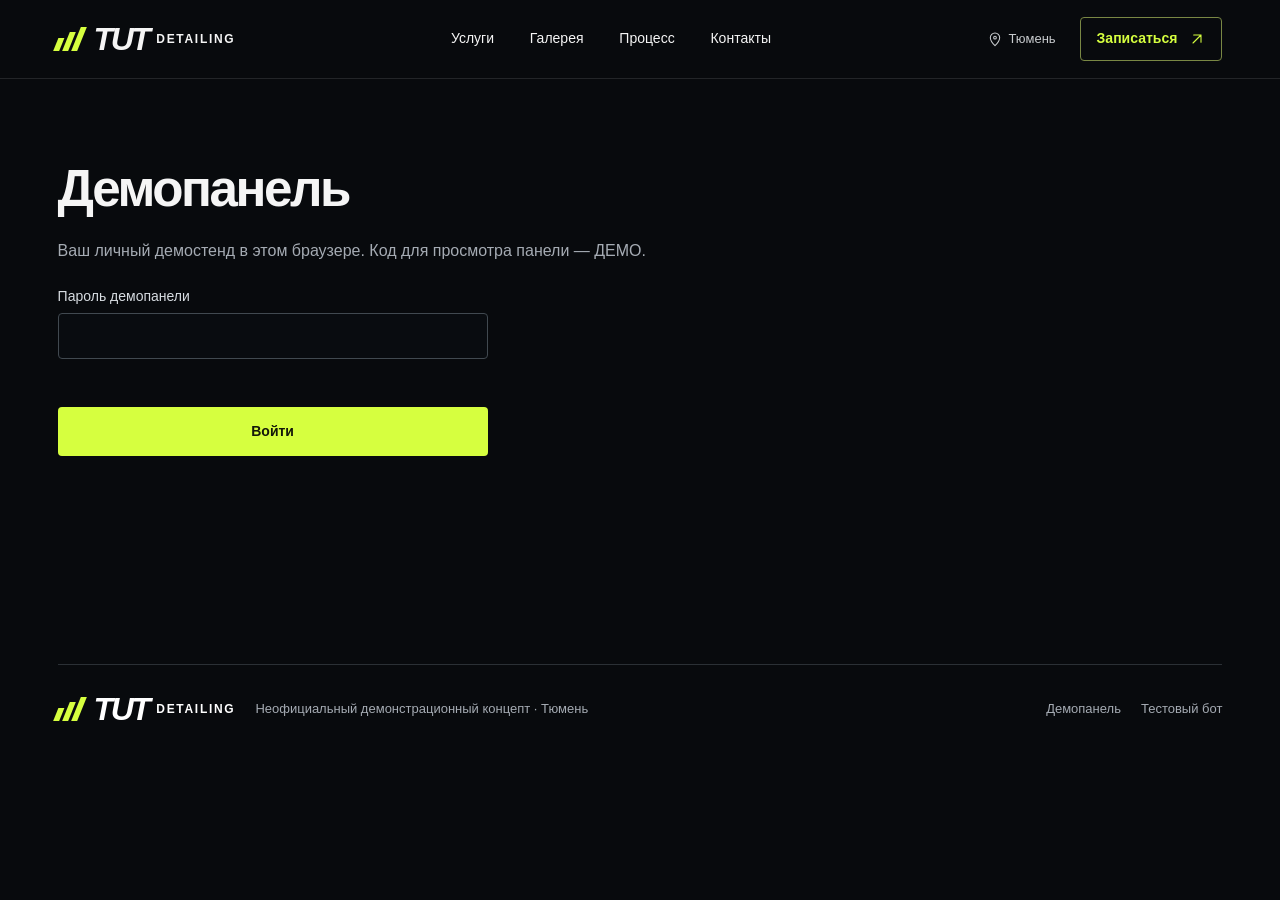
==== admin.html @ f4a38026 "Publish standalone GitHub Pages demo" ====
<!doctype html><html lang="ru"><head><meta charset="utf-8"><meta name="viewport" content="width=device-width,initial-scale=1"><meta name="theme-color" content="#080A0D"><meta name="robots" content="noindex,nofollow"><title>Демопанель — ТутДетейлинг</title><meta name="description" content="Неофициальный демонстрационный сайт детейлинг-студии в Тюмени. Каталог услуг, галерея и тестовая онлайн-запись."><meta property="og:title" content="Демопанель — ТутДетейлинг"><meta property="og:description" content="Неофициальный демонстрационный сайт детейлинг-студии в Тюмени. Каталог услуг, галерея и тестовая онлайн-запись."><meta property="og:type" content="website"><meta property="og:image" content="./media/hero.webp"><link rel="icon" href="./favicon.svg"><link rel="stylesheet" href="./style.css"><script type="module" src="./app.js"></script></head><body><a class="skip" href="#main">К содержанию</a><header><div class="wrap nav"><a class="brand" href="./" aria-label="TUT Detailing, главная"><i class="mark"><b></b><b></b><b></b></i><strong>TUT</strong><span>DETAILING</span></a><nav id="links"><a href="./services.html">Услуги</a><a href="./#gallery">Галерея</a><a href="./#process">Процесс</a><a href="./#contacts">Контакты</a></nav><div class="nav-right"><span class="location"><svg viewBox="0 0 24 24" fill="none" stroke="currentColor" stroke-width="1.6" stroke-linecap="round" stroke-linejoin="round" aria-hidden="true"><path d="M19 10c0 5-7 12-7 12S5 15 5 10a7 7 0 1 1 14 0Z"/><circle cx="12" cy="10" r="2"/></svg>Тюмень</span><button class="nav-book" data-book>Записаться <svg viewBox="0 0 24 24" fill="none" stroke="currentColor" stroke-width="1.6" stroke-linecap="round" stroke-linejoin="round" aria-hidden="true"><path d="M6 18 18 6M7 6h11v11"/></svg></button><button class="menu" aria-label="Открыть меню" aria-expanded="false" aria-controls="links">☰</button></div></div></header><main id="main"><div class="wrap section tools"><h1 class="page-title">Демопанель</h1><div id="admin-app"></div></div></main><footer class="wrap"><a class="brand" href="./" aria-label="TUT Detailing, главная"><i class="mark"><b></b><b></b><b></b></i><strong>TUT</strong><span>DETAILING</span></a><span>Неофициальный демонстрационный концепт · Тюмень</span><a href="./admin.html">Демопанель</a><a href="./bot.html">Тестовый бот</a></footer><dialog id="dialog"><div class="dialog-bar"><span>TUT / ДЕМО</span><button aria-label="Закрыть окно" id="close">×</button></div><div id="modal-content"></div></dialog></body></html>
---- style.css ----
*{box-sizing:border-box} :root{color-scheme:dark;--base:#080a0d;--panel:#11151a;--lime:#d6ff3f;--white:#f5f5f5;--muted:#a5abb3;--line:#2b3035;--display:"Bahnschrift","Arial Narrow","Arial",sans-serif;--sans:"Segoe UI",Arial,sans-serif}html{scroll-behavior:smooth;scroll-padding-top:22px}body{margin:0;background:var(--base);color:var(--white);font:16px/1.52 var(--sans)}body:has(dialog[open]){overflow:hidden}button,input,select{font:inherit}button,a{touch-action:manipulation}button{cursor:pointer}a{color:inherit;text-decoration:none}button{color:inherit;background:none;border:0}button:disabled{opacity:.45;cursor:default}button:focus-visible,a:focus-visible,summary:focus-visible,input:focus-visible,select:focus-visible{outline:2px solid var(--lime);outline-offset:4px}button:active:not(:disabled),.primary:active{transform:scale(.975)}svg{width:20px;height:20px}img{display:block;width:100%;object-fit:cover}p{color:var(--muted);margin:10px 0 22px}.wrap{width:min(100% - clamp(40px,9vw,176px),1440px);margin-inline:auto}.skip{position:absolute;left:10px;top:-80px;z-index:20;background:var(--lime);color:#090b07;padding:12px}.skip:focus{top:5px}header{background:#090b0df5;border-bottom:1px solid #ffffff1c;position:relative;z-index:5}.nav{display:flex;align-items:center;justify-content:space-between;min-height:78px;gap:22px}.brand{display:inline-flex;align-items:center;gap:8px;white-space:nowrap;line-height:1}.brand strong{font:italic 900 32px/1 Arial,sans-serif;letter-spacing:-2.5px}.brand>span{font:700 12px/1 var(--sans);letter-spacing:1.7px}.mark{display:flex;gap:3px;transform:skew(-22deg);margin-right:4px}.mark b{width:6px;height:24px;background:var(--lime)}.mark b:nth-child(1){height:13px;align-self:end}.mark b:nth-child(2){height:19px;align-self:end}nav,.nav-right,.location,.actions,.nav-book,.primary,.secondary,.text-btn,.section-head,.frames,.hero-foot{display:flex;align-items:center}nav{gap:clamp(18px,2.8vw,46px);font-size:14px}nav a:hover,.text-btn:hover,footer a:hover{color:var(--lime)}.nav-right{gap:24px}.location{gap:6px;color:#c8cbce;font-size:13px}.location svg{width:16px}.nav-book{border:1px solid #798744;border-radius:4px;color:var(--lime);padding:10px 16px;gap:12px;font-weight:650;font-size:14px}.nav-book svg,.secondary svg,.text-btn svg{width:16px}.menu{display:none}.hero{position:relative;isolation:isolate;overflow:hidden;background:#0b0d10}.hero-art{position:absolute;z-index:-1;inset:0 0 0 24%;overflow:hidden}.hero-art img{height:100%;object-position:50% 58%;filter:saturate(.68);transition:opacity .2s}.hero-art:after{content:"";position:absolute;inset:0;background:linear-gradient(90deg,#0b0d10 0%,rgba(11,13,16,.83) 11%,rgba(11,13,16,.25) 38%,transparent 72%),linear-gradient(0deg,#090b0ee8,transparent 26%)}.hero-inner{min-height:min(840px,calc(100svh - 78px));position:relative;display:flex;flex-direction:column;justify-content:center;padding-block:58px 95px}.hero-copy{width:fit-content;animation:enter .55s ease-out}.kicker,.hero-foot,.card-body small,.steps small,.dialog-bar>span{font:600 11px/1.4 Consolas,monospace;text-transform:uppercase;letter-spacing:1.9px}.kicker{display:flex;align-items:center;gap:10px;color:#d4d7d6;margin-bottom:24px}.kicker i{width:27px;height:2px;background:var(--lime)}.kicker span{color:#72787e}.hero h1{font:850 clamp(52px,5.35vw,92px)/.985 var(--display);letter-spacing:-.058em;text-transform:uppercase;margin:0}.hero h1 em{color:var(--lime);font-style:italic}.hero-copy p{font-size:clamp(15px,1.28vw,20px);color:#d2d5d8;margin:22px 0 28px}.actions{gap:12px}.primary,.secondary{justify-content:center;gap:20px;font-size:14px;font-weight:700;border-radius:4px;min-height:49px;padding:12px 21px;transition:background .16s,transform .16s}.primary{background:var(--lime);color:#14180a}.primary:hover{background:#e0ff72}.secondary{background:#11151ac9;border:1px solid #51565b}.secondary:hover,.nav-book:hover{background:#252a26}.hero-foot{position:absolute;bottom:25px;left:0;right:0;justify-content:space-between;color:#bcc0c5;letter-spacing:1.3px}.hero-foot a{display:flex;align-items:center;gap:10px}.hero-foot a span{color:var(--lime);font-size:20px}.frames{gap:11px}.frames b{color:var(--lime)}.frames i{width:48px;height:2px;background:linear-gradient(90deg,var(--lime) var(--progress,33.33%),#717579 var(--progress,33.33%))}.frames button{width:35px;height:35px;font:18px Arial;border:1px solid #666c70;border-radius:50%}.benefits{background:var(--panel);border-block:1px solid var(--line)}.benefits>.wrap{display:grid;grid-template-columns:repeat(3,1fr);padding:28px 0}.benefit{display:flex;gap:18px;align-items:center;justify-content:center;border-left:1px solid var(--line)}.benefit:first-child{border:0;justify-content:flex-start}.benefit svg{width:31px;height:31px;color:var(--lime)}.benefit strong,.benefit span{display:block}.benefit strong{font:650 18px var(--sans)}.benefit span{font-size:13px;color:var(--muted);margin-top:4px}.section{padding-block:clamp(55px,6.5vw,110px)}h2,.page-title{font:700 clamp(35px,4vw,66px)/1.04 var(--display);letter-spacing:-.048em;margin:0}h3{font:650 24px/1.15 var(--display);letter-spacing:-.035em;margin:9px 0}.section-head{justify-content:space-between;gap:20px;margin-bottom:30px}.text-btn{color:var(--lime);gap:8px;font-size:14px;font-weight:650;min-height:44px;padding:0}.cards,.gallery-grid{display:grid;grid-template-columns:repeat(3,minmax(0,1fr));gap:18px}.service-card{background:var(--panel);border-radius:6px;overflow:hidden}.card-img{position:relative;overflow:hidden}.card-img img{height:clamp(170px,17vw,290px);transition:transform .25s}.service-card:hover img,.gallery-tile:hover img{transform:scale(1.025)}.card-img>button{position:absolute;bottom:14px;right:14px;border-radius:50%;background:#090c0fda;width:40px;height:40px;display:grid;place-items:center;color:var(--lime)}.card-body{padding:22px}.card-body small,.steps small{color:var(--lime)}.card-body p{font-size:15px}.card-bottom{border-top:1px solid var(--line);display:flex;align-items:center;justify-content:space-between;gap:10px;font-size:12px;color:var(--muted);padding-top:8px}.gallery-section{background:#101317}.filters,.tabs,.slots,.chips{display:flex;flex-wrap:wrap;gap:8px;margin:14px 0 22px}.filters button,.tabs button,.slots button,.chips button,.outline{min-height:42px;padding:8px 15px;border:1px solid #43494e;border-radius:4px}.active,[aria-pressed=true]{background:var(--lime);color:#111!important;border-color:var(--lime)!important}.gallery-tile{padding:0;overflow:hidden;border-radius:3px;position:relative}.gallery-tile img{height:clamp(165px,20vw,300px);transition:transform .25s}.gallery-tile>span{position:absolute;bottom:10px;right:12px;background:#101318ce;border-radius:50%;padding:3px 10px}.steps{display:grid;grid-template-columns:repeat(4,1fr);gap:25px;margin-top:36px}.steps article{border-top:1px solid var(--line);padding-top:18px}.steps p,.contacts p{font-size:15px}.booking-band{background:var(--lime);color:#141809;padding:clamp(24px,4vw,65px);display:flex;align-items:center;justify-content:space-between;gap:20px;border-radius:6px}.booking-band p{color:#374018;margin:8px 0 0}.booking-band .primary{background:#11151a;color:white}.booking-band .text-btn{color:#151908;justify-content:center;width:100%}.faq,.contacts{display:grid;grid-template-columns:.9fr 1.1fr;gap:35px}.contacts{border-top:1px solid var(--line)}details{border-bottom:1px solid var(--line);padding:13px 0}summary{cursor:pointer;padding:7px 2px;font-weight:600}.contacts .text-btn{display:inline-flex;margin-right:20px}footer{border-top:1px solid var(--line);padding-block:28px;display:flex;align-items:center;flex-wrap:wrap;gap:20px;color:var(--muted);font-size:13px}footer .brand{color:white}footer>span{margin-right:auto}.back{color:var(--muted);display:inline-flex;margin-bottom:30px}.catalog{margin-top:34px}.tools{min-height:65vh}.tools h1{margin-bottom:24px}dialog{background:#12161b;color:var(--white);border:1px solid #444b52;padding:24px;width:min(540px,calc(100% - 22px));max-height:90svh;border-radius:9px}dialog::backdrop{background:#020305c9}dialog h2,.tools h2{font-size:32px}.dialog-bar{display:flex;align-items:center;justify-content:space-between;margin-bottom:18px}.dialog-bar>span{color:var(--lime)}.dialog-bar button{font:28px Arial;width:40px;height:40px}.dialog-bar+div>p,.hint{font-size:14px;color:var(--muted)}.fields{display:grid;gap:14px}.fields label,.formrow label,.field{display:grid;gap:6px;color:#d7dce1;font-size:14px}.fields input,.fields select,.formrow input,.formrow select,.field input,.field select{width:100%;min-width:0;min-height:46px;padding:9px 12px;font:inherit;background:#090c10;color:white;border:1px solid #414950;border-radius:4px}.slots{margin:7px 0 15px}.slots button{padding:7px 11px;min-height:42px}.error{color:#ffb7a8;margin:10px 0}.result{background:#21272b;padding:16px;overflow-wrap:anywhere}.row,.formrow{display:flex;align-items:end;gap:12px;flex-wrap:wrap;margin:15px 0}.formrow label{flex:1;min-width:130px}.tools section{background:var(--panel);padding:22px;border-radius:6px}.tools pre,dialog pre{white-space:pre-wrap;word-break:break-word;font:15px/1.6 var(--sans)}.record{border-bottom:1px solid var(--line);padding-block:12px}.record p{margin:4px 0}.lightbox{width:min(1100px,96vw)}.lightbox img{max-height:65svh;object-fit:contain}.lightbox .row{justify-content:space-between}.tool-head{display:flex;align-items:center;justify-content:space-between;gap:16px}.tool-head p{margin:5px 0}.log{max-height:48vh;overflow:auto}.catalog .card-body h3{min-height:1.2em}.tools form{max-width:780px}.tools .primary{display:inline-flex}.tools .fields{max-width:430px}button,a{transition:background-color .15s,color .15s}html:has(dialog[open]){scroll-behavior:auto}@keyframes enter{from{opacity:0;transform:translateY(8px)}to{opacity:1;transform:none}}
@media(min-width:1550px){.hero-art{inset-inline-start:28%}}
@media(max-width:920px){.location{display:none}.nav{gap:15px}.nav nav{gap:15px}.hero h1{font-size:clamp(45px,6.9vw,65px)}.card-body{padding:16px}.card-bottom{align-items:flex-start;flex-direction:column}.steps{grid-template-columns:1fr 1fr}.benefit{gap:10px}.benefit strong{font-size:16px}.benefit svg{width:26px}.benefit span{font-size:12px}}
@media(max-width:700px){.wrap{width:calc(100% - 36px)}.nav{min-height:63px}.brand strong{font-size:27px}.brand>span{font-size:10px}.mark{gap:2px}.mark b{width:5px}.nav-right{gap:7px}.nav-book{font-size:12px;padding:8px 10px;gap:3px}.menu{display:block;font-size:22px;width:40px;height:44px}.nav nav{display:none;position:absolute;top:100%;left:0;right:0;background:#101419;padding:18px;box-shadow:0 8px 18px #0008}.nav nav.open{display:grid}.nav nav a{padding:8px}.hero-inner{min-height:clamp(615px,calc(100svh - 63px),780px);justify-content:flex-end;padding:210px 0 72px}.hero-art{inset:0 0 22%}.hero-art img{object-position:center 55%}.hero-art:after{background:linear-gradient(0deg,#0b0d10,rgba(11,13,16,.93) 8%,transparent 64%)}.hero h1{font-size:clamp(38px,9.8vw,66px);line-height:.99}.kicker{font-size:10px;letter-spacing:1.4px;margin-bottom:13px}.hero-copy p{font-size:15px;max-width:310px;margin:15px 0 19px}.hero-foot{bottom:15px;font-size:9px}.actions{gap:8px}.actions>*{padding:11px 13px;gap:7px;font-size:13px;min-height:46px}.benefits>.wrap{grid-template-columns:1fr;padding:15px 0;gap:0}.benefit,.benefit:first-child{border:0;justify-content:flex-start;padding:9px 0;gap:14px}.benefit>div{display:flex;flex-direction:column}.benefit span{margin-top:1px}.cards,.gallery-grid{grid-template-columns:1fr}.card-img img{height:225px}.card-bottom{flex-direction:row;align-items:center}.section-head{align-items:end;gap:8px}.section-head .text-btn{white-space:nowrap;font-size:12px}.section-head h2{font-size:32px}.gallery-grid{grid-template-columns:1fr 1fr;gap:8px}.gallery-tile img{height:165px}.filters button{padding:8px 11px}.steps{gap:14px}.steps h3{font-size:20px}.booking-band,.faq,.contacts{display:grid;grid-template-columns:1fr}.booking-band .primary{width:100%}.faq,.contacts{gap:18px}.tools section{padding:16px}.tools .formrow{display:grid;grid-template-columns:1fr}.frames{gap:7px}.frames i{width:28px}footer{align-items:flex-start;gap:16px}footer>span{width:100%}.booking-band h2{font-size:34px}dialog{padding:17px}.back{margin-bottom:16px}}
@media(prefers-reduced-motion:reduce){*,*::before,*::after{animation:none!important;transition:none!important;scroll-behavior:auto!important;transform:none!important}}

@media(max-width:365px){body .nav{gap:6px}body .nav .brand>span{font-size:8px;letter-spacing:.7px}body .nav .brand{gap:5px}body .nav-right{gap:1px}body .nav-book{padding:8px}body .menu{width:31px}body .hero h1{font-size:clamp(31px,9.4vw,35px)}body .actions{gap:6px}body .actions>*{font-size:12px;padding:10px;gap:5px}body .steps{grid-template-columns:1fr}body .section-head{flex-wrap:wrap}body .cards{min-width:0}body .hero-copy{max-width:100%}}
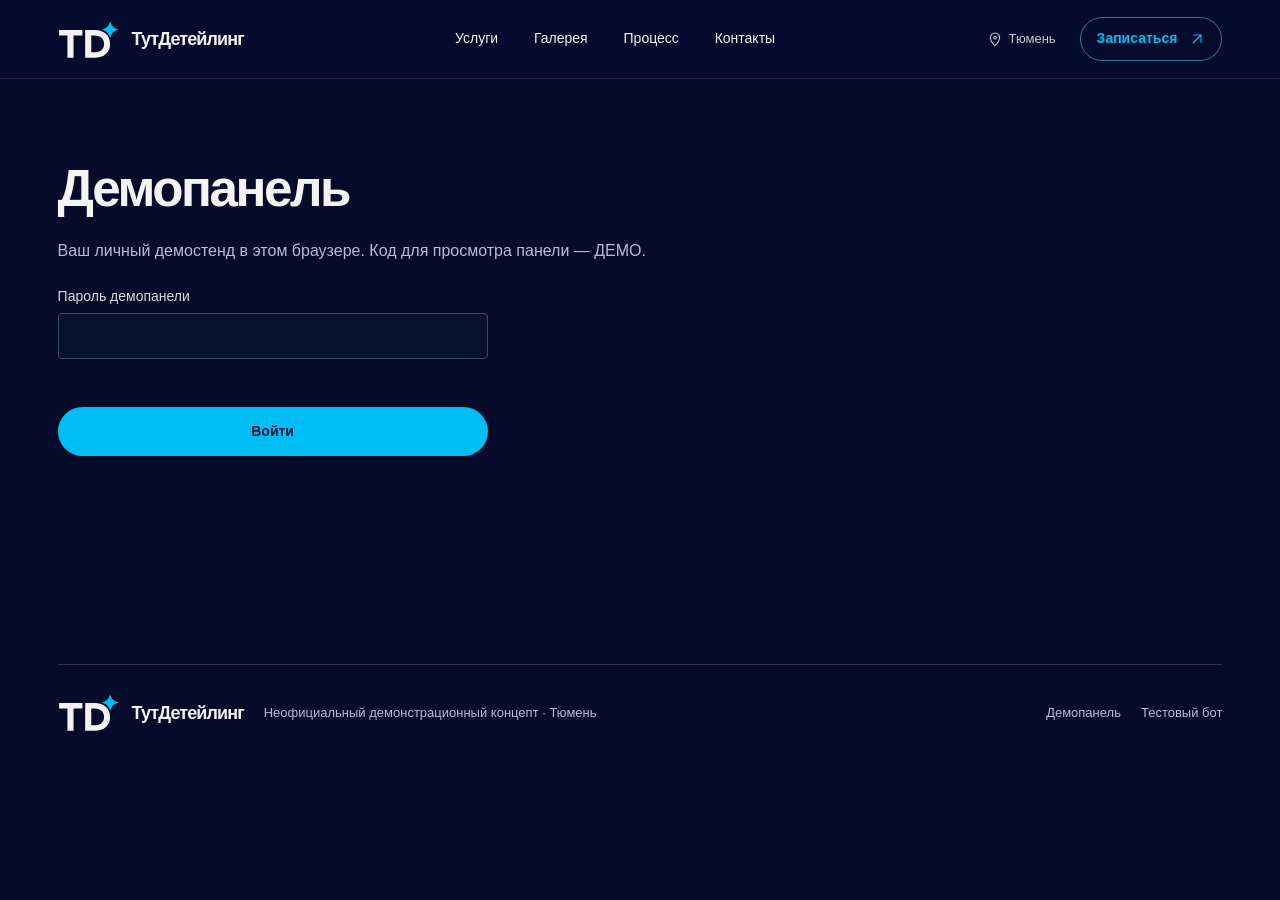
==== commit 6e2c54e2: "Publish navy TD identity and cyan sparkle pattern" ====
--- a/admin.html
+++ b/admin.html
@@ -1 +1 @@
-<!doctype html><html lang="ru"><head><meta charset="utf-8"><meta name="viewport" content="width=device-width,initial-scale=1"><meta name="theme-color" content="#080A0D"><meta name="robots" content="noindex,nofollow"><title>Демопанель — ТутДетейлинг</title><meta name="description" content="Неофициальный демонстрационный сайт детейлинг-студии в Тюмени. Каталог услуг, галерея и тестовая онлайн-запись."><meta property="og:title" content="Демопанель — ТутДетейлинг"><meta property="og:description" content="Неофициальный демонстрационный сайт детейлинг-студии в Тюмени. Каталог услуг, галерея и тестовая онлайн-запись."><meta property="og:type" content="website"><meta property="og:image" content="./media/hero.webp"><link rel="icon" href="./favicon.svg"><link rel="stylesheet" href="./style.css"><script type="module" src="./app.js"></script></head><body><a class="skip" href="#main">К содержанию</a><header><div class="wrap nav"><a class="brand" href="./" aria-label="TUT Detailing, главная"><i class="mark"><b></b><b></b><b></b></i><strong>TUT</strong><span>DETAILING</span></a><nav id="links"><a href="./services.html">Услуги</a><a href="./#gallery">Галерея</a><a href="./#process">Процесс</a><a href="./#contacts">Контакты</a></nav><div class="nav-right"><span class="location"><svg viewBox="0 0 24 24" fill="none" stroke="currentColor" stroke-width="1.6" stroke-linecap="round" stroke-linejoin="round" aria-hidden="true"><path d="M19 10c0 5-7 12-7 12S5 15 5 10a7 7 0 1 1 14 0Z"/><circle cx="12" cy="10" r="2"/></svg>Тюмень</span><button class="nav-book" data-book>Записаться <svg viewBox="0 0 24 24" fill="none" stroke="currentColor" stroke-width="1.6" stroke-linecap="round" stroke-linejoin="round" aria-hidden="true"><path d="M6 18 18 6M7 6h11v11"/></svg></button><button class="menu" aria-label="Открыть меню" aria-expanded="false" aria-controls="links">☰</button></div></div></header><main id="main"><div class="wrap section tools"><h1 class="page-title">Демопанель</h1><div id="admin-app"></div></div></main><footer class="wrap"><a class="brand" href="./" aria-label="TUT Detailing, главная"><i class="mark"><b></b><b></b><b></b></i><strong>TUT</strong><span>DETAILING</span></a><span>Неофициальный демонстрационный концепт · Тюмень</span><a href="./admin.html">Демопанель</a><a href="./bot.html">Тестовый бот</a></footer><dialog id="dialog"><div class="dialog-bar"><span>TUT / ДЕМО</span><button aria-label="Закрыть окно" id="close">×</button></div><div id="modal-content"></div></dialog></body></html>+<!doctype html><html lang="ru"><head><meta charset="utf-8"><meta name="viewport" content="width=device-width,initial-scale=1"><meta name="theme-color" content="#050b2c"><meta name="robots" content="noindex,nofollow"><title>Демопанель — ТутДетейлинг</title><meta name="description" content="Неофициальный демонстрационный сайт детейлинг-студии в Тюмени. Каталог услуг, галерея и тестовая онлайн-запись."><meta property="og:title" content="Демопанель — ТутДетейлинг"><meta property="og:description" content="Неофициальный демонстрационный сайт детейлинг-студии в Тюмени. Каталог услуг, галерея и тестовая онлайн-запись."><meta property="og:type" content="website"><meta property="og:image" content="./media/hero.webp"><link rel="icon" href="./favicon.svg"><link rel="stylesheet" href="./style.css"><script type="module" src="./app.js"></script></head><body><a class="skip" href="#main">К содержанию</a><header><div class="wrap nav"><a class="brand" href="./" aria-label="ТутДетейлинг, главная"><svg xmlns="http://www.w3.org/2000/svg" viewBox="0 0 110 66" aria-hidden="true"><path fill="#F3F3F3" fill-rule="evenodd" d="M2 16h42v10H28v40H17V26H2zM49 16h17c17 0 28 10 28 25S83 66 66 66H49zm11 10v30h6c10 0 17-5 17-15s-7-15-17-15z"/><path fill="#00BDF4" d="M94 0c3 9 6 12 15 15-9 3-12 6-15 15-3-9-6-12-15-15C88 12 91 9 94 0Z"/></svg><span>ТутДетейлинг</span></a><nav id="links"><a href="./services.html">Услуги</a><a href="./#gallery">Галерея</a><a href="./#process">Процесс</a><a href="./#contacts">Контакты</a></nav><div class="nav-right"><span class="location"><svg viewBox="0 0 24 24" fill="none" stroke="currentColor" stroke-width="1.6" stroke-linecap="round" stroke-linejoin="round" aria-hidden="true"><path d="M19 10c0 5-7 12-7 12S5 15 5 10a7 7 0 1 1 14 0Z"/><circle cx="12" cy="10" r="2"/></svg>Тюмень</span><button class="nav-book" data-book>Записаться <svg viewBox="0 0 24 24" fill="none" stroke="currentColor" stroke-width="1.6" stroke-linecap="round" stroke-linejoin="round" aria-hidden="true"><path d="M6 18 18 6M7 6h11v11"/></svg></button><button class="menu" aria-label="Открыть меню" aria-expanded="false" aria-controls="links">☰</button></div></div></header><main id="main"><div class="wrap section tools"><h1 class="page-title">Демопанель</h1><div id="admin-app"></div></div></main><footer class="wrap"><a class="brand" href="./" aria-label="ТутДетейлинг, главная"><svg xmlns="http://www.w3.org/2000/svg" viewBox="0 0 110 66" aria-hidden="true"><path fill="#F3F3F3" fill-rule="evenodd" d="M2 16h42v10H28v40H17V26H2zM49 16h17c17 0 28 10 28 25S83 66 66 66H49zm11 10v30h6c10 0 17-5 17-15s-7-15-17-15z"/><path fill="#00BDF4" d="M94 0c3 9 6 12 15 15-9 3-12 6-15 15-3-9-6-12-15-15C88 12 91 9 94 0Z"/></svg><span>ТутДетейлинг</span></a><span>Неофициальный демонстрационный концепт · Тюмень</span><a href="./admin.html">Демопанель</a><a href="./bot.html">Тестовый бот</a></footer><dialog id="dialog"><div class="dialog-bar"><span>TD / ДЕМО</span><button aria-label="Закрыть окно" id="close">×</button></div><div id="modal-content"></div></dialog></body></html>
--- a/style.css
+++ b/style.css
@@ -1,7 +1,53 @@
-*{box-sizing:border-box} :root{color-scheme:dark;--base:#080a0d;--panel:#11151a;--lime:#d6ff3f;--white:#f5f5f5;--muted:#a5abb3;--line:#2b3035;--display:"Bahnschrift","Arial Narrow","Arial",sans-serif;--sans:"Segoe UI",Arial,sans-serif}html{scroll-behavior:smooth;scroll-padding-top:22px}body{margin:0;background:var(--base);color:var(--white);font:16px/1.52 var(--sans)}body:has(dialog[open]){overflow:hidden}button,input,select{font:inherit}button,a{touch-action:manipulation}button{cursor:pointer}a{color:inherit;text-decoration:none}button{color:inherit;background:none;border:0}button:disabled{opacity:.45;cursor:default}button:focus-visible,a:focus-visible,summary:focus-visible,input:focus-visible,select:focus-visible{outline:2px solid var(--lime);outline-offset:4px}button:active:not(:disabled),.primary:active{transform:scale(.975)}svg{width:20px;height:20px}img{display:block;width:100%;object-fit:cover}p{color:var(--muted);margin:10px 0 22px}.wrap{width:min(100% - clamp(40px,9vw,176px),1440px);margin-inline:auto}.skip{position:absolute;left:10px;top:-80px;z-index:20;background:var(--lime);color:#090b07;padding:12px}.skip:focus{top:5px}header{background:#090b0df5;border-bottom:1px solid #ffffff1c;position:relative;z-index:5}.nav{display:flex;align-items:center;justify-content:space-between;min-height:78px;gap:22px}.brand{display:inline-flex;align-items:center;gap:8px;white-space:nowrap;line-height:1}.brand strong{font:italic 900 32px/1 Arial,sans-serif;letter-spacing:-2.5px}.brand>span{font:700 12px/1 var(--sans);letter-spacing:1.7px}.mark{display:flex;gap:3px;transform:skew(-22deg);margin-right:4px}.mark b{width:6px;height:24px;background:var(--lime)}.mark b:nth-child(1){height:13px;align-self:end}.mark b:nth-child(2){height:19px;align-self:end}nav,.nav-right,.location,.actions,.nav-book,.primary,.secondary,.text-btn,.section-head,.frames,.hero-foot{display:flex;align-items:center}nav{gap:clamp(18px,2.8vw,46px);font-size:14px}nav a:hover,.text-btn:hover,footer a:hover{color:var(--lime)}.nav-right{gap:24px}.location{gap:6px;color:#c8cbce;font-size:13px}.location svg{width:16px}.nav-book{border:1px solid #798744;border-radius:4px;color:var(--lime);padding:10px 16px;gap:12px;font-weight:650;font-size:14px}.nav-book svg,.secondary svg,.text-btn svg{width:16px}.menu{display:none}.hero{position:relative;isolation:isolate;overflow:hidden;background:#0b0d10}.hero-art{position:absolute;z-index:-1;inset:0 0 0 24%;overflow:hidden}.hero-art img{height:100%;object-position:50% 58%;filter:saturate(.68);transition:opacity .2s}.hero-art:after{content:"";position:absolute;inset:0;background:linear-gradient(90deg,#0b0d10 0%,rgba(11,13,16,.83) 11%,rgba(11,13,16,.25) 38%,transparent 72%),linear-gradient(0deg,#090b0ee8,transparent 26%)}.hero-inner{min-height:min(840px,calc(100svh - 78px));position:relative;display:flex;flex-direction:column;justify-content:center;padding-block:58px 95px}.hero-copy{width:fit-content;animation:enter .55s ease-out}.kicker,.hero-foot,.card-body small,.steps small,.dialog-bar>span{font:600 11px/1.4 Consolas,monospace;text-transform:uppercase;letter-spacing:1.9px}.kicker{display:flex;align-items:center;gap:10px;color:#d4d7d6;margin-bottom:24px}.kicker i{width:27px;height:2px;background:var(--lime)}.kicker span{color:#72787e}.hero h1{font:850 clamp(52px,5.35vw,92px)/.985 var(--display);letter-spacing:-.058em;text-transform:uppercase;margin:0}.hero h1 em{color:var(--lime);font-style:italic}.hero-copy p{font-size:clamp(15px,1.28vw,20px);color:#d2d5d8;margin:22px 0 28px}.actions{gap:12px}.primary,.secondary{justify-content:center;gap:20px;font-size:14px;font-weight:700;border-radius:4px;min-height:49px;padding:12px 21px;transition:background .16s,transform .16s}.primary{background:var(--lime);color:#14180a}.primary:hover{background:#e0ff72}.secondary{background:#11151ac9;border:1px solid #51565b}.secondary:hover,.nav-book:hover{background:#252a26}.hero-foot{position:absolute;bottom:25px;left:0;right:0;justify-content:space-between;color:#bcc0c5;letter-spacing:1.3px}.hero-foot a{display:flex;align-items:center;gap:10px}.hero-foot a span{color:var(--lime);font-size:20px}.frames{gap:11px}.frames b{color:var(--lime)}.frames i{width:48px;height:2px;background:linear-gradient(90deg,var(--lime) var(--progress,33.33%),#717579 var(--progress,33.33%))}.frames button{width:35px;height:35px;font:18px Arial;border:1px solid #666c70;border-radius:50%}.benefits{background:var(--panel);border-block:1px solid var(--line)}.benefits>.wrap{display:grid;grid-template-columns:repeat(3,1fr);padding:28px 0}.benefit{display:flex;gap:18px;align-items:center;justify-content:center;border-left:1px solid var(--line)}.benefit:first-child{border:0;justify-content:flex-start}.benefit svg{width:31px;height:31px;color:var(--lime)}.benefit strong,.benefit span{display:block}.benefit strong{font:650 18px var(--sans)}.benefit span{font-size:13px;color:var(--muted);margin-top:4px}.section{padding-block:clamp(55px,6.5vw,110px)}h2,.page-title{font:700 clamp(35px,4vw,66px)/1.04 var(--display);letter-spacing:-.048em;margin:0}h3{font:650 24px/1.15 var(--display);letter-spacing:-.035em;margin:9px 0}.section-head{justify-content:space-between;gap:20px;margin-bottom:30px}.text-btn{color:var(--lime);gap:8px;font-size:14px;font-weight:650;min-height:44px;padding:0}.cards,.gallery-grid{display:grid;grid-template-columns:repeat(3,minmax(0,1fr));gap:18px}.service-card{background:var(--panel);border-radius:6px;overflow:hidden}.card-img{position:relative;overflow:hidden}.card-img img{height:clamp(170px,17vw,290px);transition:transform .25s}.service-card:hover img,.gallery-tile:hover img{transform:scale(1.025)}.card-img>button{position:absolute;bottom:14px;right:14px;border-radius:50%;background:#090c0fda;width:40px;height:40px;display:grid;place-items:center;color:var(--lime)}.card-body{padding:22px}.card-body small,.steps small{color:var(--lime)}.card-body p{font-size:15px}.card-bottom{border-top:1px solid var(--line);display:flex;align-items:center;justify-content:space-between;gap:10px;font-size:12px;color:var(--muted);padding-top:8px}.gallery-section{background:#101317}.filters,.tabs,.slots,.chips{display:flex;flex-wrap:wrap;gap:8px;margin:14px 0 22px}.filters button,.tabs button,.slots button,.chips button,.outline{min-height:42px;padding:8px 15px;border:1px solid #43494e;border-radius:4px}.active,[aria-pressed=true]{background:var(--lime);color:#111!important;border-color:var(--lime)!important}.gallery-tile{padding:0;overflow:hidden;border-radius:3px;position:relative}.gallery-tile img{height:clamp(165px,20vw,300px);transition:transform .25s}.gallery-tile>span{position:absolute;bottom:10px;right:12px;background:#101318ce;border-radius:50%;padding:3px 10px}.steps{display:grid;grid-template-columns:repeat(4,1fr);gap:25px;margin-top:36px}.steps article{border-top:1px solid var(--line);padding-top:18px}.steps p,.contacts p{font-size:15px}.booking-band{background:var(--lime);color:#141809;padding:clamp(24px,4vw,65px);display:flex;align-items:center;justify-content:space-between;gap:20px;border-radius:6px}.booking-band p{color:#374018;margin:8px 0 0}.booking-band .primary{background:#11151a;color:white}.booking-band .text-btn{color:#151908;justify-content:center;width:100%}.faq,.contacts{display:grid;grid-template-columns:.9fr 1.1fr;gap:35px}.contacts{border-top:1px solid var(--line)}details{border-bottom:1px solid var(--line);padding:13px 0}summary{cursor:pointer;padding:7px 2px;font-weight:600}.contacts .text-btn{display:inline-flex;margin-right:20px}footer{border-top:1px solid var(--line);padding-block:28px;display:flex;align-items:center;flex-wrap:wrap;gap:20px;color:var(--muted);font-size:13px}footer .brand{color:white}footer>span{margin-right:auto}.back{color:var(--muted);display:inline-flex;margin-bottom:30px}.catalog{margin-top:34px}.tools{min-height:65vh}.tools h1{margin-bottom:24px}dialog{background:#12161b;color:var(--white);border:1px solid #444b52;padding:24px;width:min(540px,calc(100% - 22px));max-height:90svh;border-radius:9px}dialog::backdrop{background:#020305c9}dialog h2,.tools h2{font-size:32px}.dialog-bar{display:flex;align-items:center;justify-content:space-between;margin-bottom:18px}.dialog-bar>span{color:var(--lime)}.dialog-bar button{font:28px Arial;width:40px;height:40px}.dialog-bar+div>p,.hint{font-size:14px;color:var(--muted)}.fields{display:grid;gap:14px}.fields label,.formrow label,.field{display:grid;gap:6px;color:#d7dce1;font-size:14px}.fields input,.fields select,.formrow input,.formrow select,.field input,.field select{width:100%;min-width:0;min-height:46px;padding:9px 12px;font:inherit;background:#090c10;color:white;border:1px solid #414950;border-radius:4px}.slots{margin:7px 0 15px}.slots button{padding:7px 11px;min-height:42px}.error{color:#ffb7a8;margin:10px 0}.result{background:#21272b;padding:16px;overflow-wrap:anywhere}.row,.formrow{display:flex;align-items:end;gap:12px;flex-wrap:wrap;margin:15px 0}.formrow label{flex:1;min-width:130px}.tools section{background:var(--panel);padding:22px;border-radius:6px}.tools pre,dialog pre{white-space:pre-wrap;word-break:break-word;font:15px/1.6 var(--sans)}.record{border-bottom:1px solid var(--line);padding-block:12px}.record p{margin:4px 0}.lightbox{width:min(1100px,96vw)}.lightbox img{max-height:65svh;object-fit:contain}.lightbox .row{justify-content:space-between}.tool-head{display:flex;align-items:center;justify-content:space-between;gap:16px}.tool-head p{margin:5px 0}.log{max-height:48vh;overflow:auto}.catalog .card-body h3{min-height:1.2em}.tools form{max-width:780px}.tools .primary{display:inline-flex}.tools .fields{max-width:430px}button,a{transition:background-color .15s,color .15s}html:has(dialog[open]){scroll-behavior:auto}@keyframes enter{from{opacity:0;transform:translateY(8px)}to{opacity:1;transform:none}}
+*{box-sizing:border-box} :root{color-scheme:dark;--base:#050b29;--panel:#101a3a;--accent:#00bdf4;--white:#f4f4f4;--muted:#b4bed3;--line:#293657;--display:"Bahnschrift","Arial Narrow","Arial",sans-serif;--sans:"Segoe UI",Arial,sans-serif}html{scroll-behavior:smooth;scroll-padding-top:22px}body{margin:0;background:var(--base);color:var(--white);font:16px/1.52 var(--sans)}body:has(dialog[open]){overflow:hidden}button,input,select{font:inherit}button,a{touch-action:manipulation}button{cursor:pointer}a{color:inherit;text-decoration:none}button{color:inherit;background:none;border:0}button:disabled{opacity:.45;cursor:default}button:focus-visible,a:focus-visible,summary:focus-visible,input:focus-visible,select:focus-visible{outline:2px solid var(--accent);outline-offset:4px}button:active:not(:disabled),.primary:active{transform:scale(.975)}svg{width:20px;height:20px}img{display:block;width:100%;object-fit:cover}p{color:var(--muted);margin:10px 0 22px}.wrap{width:min(100% - clamp(40px,9vw,176px),1440px);margin-inline:auto}.skip{position:absolute;left:10px;top:-80px;z-index:20;background:var(--accent);color:#090b07;padding:12px}.skip:focus{top:5px}header{background:#050b2c;border-bottom:1px solid #ffffff1c;position:relative;z-index:5}.nav{display:flex;align-items:center;justify-content:space-between;min-height:78px;gap:22px}.brand{display:inline-flex;align-items:center;gap:8px;white-space:nowrap;line-height:1}.brand>span{font:700 12px/1 var(--sans);letter-spacing:1.7px}nav,.nav-right,.location,.actions,.nav-book,.primary,.secondary,.text-btn,.section-head,.frames,.hero-foot{display:flex;align-items:center}nav{gap:clamp(18px,2.8vw,46px);font-size:14px}nav a:hover,.text-btn:hover,footer a:hover{color:var(--accent)}.nav-right{gap:24px}.location{gap:6px;color:#c8cbce;font-size:13px}.location svg{width:16px}.nav-book{border:1px solid #317897;border-radius:4px;color:var(--accent);padding:10px 16px;gap:12px;font-weight:650;font-size:14px}.nav-book svg,.secondary svg,.text-btn svg{width:16px}.menu{display:none}.hero{position:relative;isolation:isolate;overflow:hidden;background:#050b2c}.hero-art{position:absolute;z-index:-1;inset:0 0 0 24%;overflow:hidden}.hero-art img{height:100%;object-position:50% 58%;filter:saturate(.68);transition:opacity .2s}.hero-art:after{content:"";position:absolute;inset:0;background:linear-gradient(90deg,#050b2c 0%,rgba(5,11,44,.83) 11%,rgba(5,11,44,.25) 38%,transparent 72%),linear-gradient(0deg,#050b2cee,transparent 26%)}.hero-inner{min-height:min(840px,calc(100svh - 78px));position:relative;display:flex;flex-direction:column;justify-content:center;padding-block:58px 95px}.hero-copy{width:fit-content;animation:enter .55s ease-out}.kicker,.hero-foot,.card-body small,.steps small,.dialog-bar>span{font:600 11px/1.4 Consolas,monospace;text-transform:uppercase;letter-spacing:1.9px}.kicker{display:flex;align-items:center;gap:10px;color:#d4d7d6;margin-bottom:24px}.kicker i{width:27px;height:2px;background:var(--accent)}.kicker span{color:#72787e}.hero h1{font:850 clamp(52px,5.35vw,92px)/.985 var(--display);letter-spacing:-.058em;text-transform:uppercase;margin:0}.hero h1 em{color:var(--accent);font-style:italic}.hero-copy p{font-size:clamp(15px,1.28vw,20px);color:#d2d5d8;margin:22px 0 28px}.actions{gap:12px}.primary,.secondary{justify-content:center;gap:20px;font-size:14px;font-weight:700;border-radius:4px;min-height:49px;padding:12px 21px;transition:background .16s,transform .16s}.primary{background:var(--accent);color:#041333}.primary:hover{background:#69dcff}.secondary{background:#101a3ac9;border:1px solid #405071}.secondary:hover,.nav-book:hover{background:#15264a}.hero-foot{position:absolute;bottom:25px;left:0;right:0;justify-content:space-between;color:#bcc0c5;letter-spacing:1.3px}.hero-foot a{display:flex;align-items:center;gap:10px}.hero-foot a span{color:var(--accent);font-size:20px}.frames{gap:11px}.frames b{color:var(--accent)}.frames i{width:48px;height:2px;background:linear-gradient(90deg,var(--accent) var(--progress,33.33%),#717579 var(--progress,33.33%))}.frames button{width:35px;height:35px;font:18px Arial;border:1px solid #666c70;border-radius:50%}.benefits{background:var(--panel);border-block:1px solid var(--line)}.benefits>.wrap{display:grid;grid-template-columns:repeat(3,1fr);padding:28px 0}.benefit{display:flex;gap:18px;align-items:center;justify-content:center;border-left:1px solid var(--line)}.benefit:first-child{border:0;justify-content:flex-start}.benefit svg{width:31px;height:31px;color:var(--accent)}.benefit strong,.benefit span{display:block}.benefit strong{font:650 18px var(--sans)}.benefit span{font-size:13px;color:var(--muted);margin-top:4px}.section{padding-block:clamp(55px,6.5vw,110px)}h2,.page-title{font:700 clamp(35px,4vw,66px)/1.04 var(--display);letter-spacing:-.048em;margin:0}h3{font:650 24px/1.15 var(--display);letter-spacing:-.035em;margin:9px 0}.section-head{justify-content:space-between;gap:20px;margin-bottom:30px}.text-btn{color:var(--accent);gap:8px;font-size:14px;font-weight:650;min-height:44px;padding:0}.cards,.gallery-grid{display:grid;grid-template-columns:repeat(3,minmax(0,1fr));gap:18px}.service-card{background:var(--panel);border-radius:6px;overflow:hidden}.card-img{position:relative;overflow:hidden}.card-img img{height:clamp(170px,17vw,290px);transition:transform .25s}.service-card:hover img,.gallery-tile:hover img{transform:scale(1.025)}.card-img>button{position:absolute;bottom:14px;right:14px;border-radius:50%;background:#070e2bdd;width:40px;height:40px;display:grid;place-items:center;color:var(--accent)}.card-body{padding:22px}.card-body small,.steps small{color:var(--accent)}.card-body p{font-size:15px}.card-bottom{border-top:1px solid var(--line);display:flex;align-items:center;justify-content:space-between;gap:10px;font-size:12px;color:var(--muted);padding-top:8px}.gallery-section{background:#091232}.filters,.tabs,.slots,.chips{display:flex;flex-wrap:wrap;gap:8px;margin:14px 0 22px}.filters button,.tabs button,.slots button,.chips button,.outline{min-height:42px;padding:8px 15px;border:1px solid #3c4c6d;border-radius:4px}.active,[aria-pressed=true]{background:var(--accent);color:#111!important;border-color:var(--accent)!important}.gallery-tile{padding:0;overflow:hidden;border-radius:3px;position:relative}.gallery-tile img{height:clamp(165px,20vw,300px);transition:transform .25s}.gallery-tile>span{position:absolute;bottom:10px;right:12px;background:#09122fdc;border-radius:50%;padding:3px 10px}.steps{display:grid;grid-template-columns:repeat(4,1fr);gap:25px;margin-top:36px}.steps article{border-top:1px solid var(--line);padding-top:18px}.steps p,.contacts p{font-size:15px}.booking-band{background:var(--accent);color:#141809;padding:clamp(24px,4vw,65px);display:flex;align-items:center;justify-content:space-between;gap:20px;border-radius:6px}.booking-band p{color:#374018;margin:8px 0 0}.booking-band .primary{background:#101a3a;color:white}.booking-band .text-btn{color:#151908;justify-content:center;width:100%}.faq,.contacts{display:grid;grid-template-columns:.9fr 1.1fr;gap:35px}.contacts{border-top:1px solid var(--line)}details{border-bottom:1px solid var(--line);padding:13px 0}summary{cursor:pointer;padding:7px 2px;font-weight:600}.contacts .text-btn{display:inline-flex;margin-right:20px}footer{border-top:1px solid var(--line);padding-block:28px;display:flex;align-items:center;flex-wrap:wrap;gap:20px;color:var(--muted);font-size:13px}footer .brand{color:white}footer>span{margin-right:auto}.back{color:var(--muted);display:inline-flex;margin-bottom:30px}.catalog{margin-top:34px}.tools{min-height:65vh}.tools h1{margin-bottom:24px}dialog{background:#111d40;color:var(--white);border:1px solid #35486e;padding:24px;width:min(540px,calc(100% - 22px));max-height:90svh;border-radius:9px}dialog::backdrop{background:#020305c9}dialog h2,.tools h2{font-size:32px}.dialog-bar{display:flex;align-items:center;justify-content:space-between;margin-bottom:18px}.dialog-bar>span{color:var(--accent)}.dialog-bar button{font:28px Arial;width:40px;height:40px}.dialog-bar+div>p,.hint{font-size:14px;color:var(--muted)}.fields{display:grid;gap:14px}.fields label,.formrow label,.field{display:grid;gap:6px;color:#d7dce1;font-size:14px}.fields input,.fields select,.formrow input,.formrow select,.field input,.field select{width:100%;min-width:0;min-height:46px;padding:9px 12px;font:inherit;background:#08112c;color:white;border:1px solid #3b4b6c;border-radius:4px}.slots{margin:7px 0 15px}.slots button{padding:7px 11px;min-height:42px}.error{color:#ffb7a8;margin:10px 0}.result{background:#1b2b50;padding:16px;overflow-wrap:anywhere}.row,.formrow{display:flex;align-items:end;gap:12px;flex-wrap:wrap;margin:15px 0}.formrow label{flex:1;min-width:130px}.tools section{background:var(--panel);padding:22px;border-radius:6px}.tools pre,dialog pre{white-space:pre-wrap;word-break:break-word;font:15px/1.6 var(--sans)}.record{border-bottom:1px solid var(--line);padding-block:12px}.record p{margin:4px 0}.lightbox{width:min(1100px,96vw)}.lightbox img{max-height:65svh;object-fit:contain}.lightbox .row{justify-content:space-between}.tool-head{display:flex;align-items:center;justify-content:space-between;gap:16px}.tool-head p{margin:5px 0}.log{max-height:48vh;overflow:auto}.catalog .card-body h3{min-height:1.2em}.tools form{max-width:780px}.tools .primary{display:inline-flex}.tools .fields{max-width:430px}button,a{transition:background-color .15s,color .15s}html:has(dialog[open]){scroll-behavior:auto}@keyframes enter{from{opacity:0;transform:translateY(8px)}to{opacity:1;transform:none}}
 @media(min-width:1550px){.hero-art{inset-inline-start:28%}}
 @media(max-width:920px){.location{display:none}.nav{gap:15px}.nav nav{gap:15px}.hero h1{font-size:clamp(45px,6.9vw,65px)}.card-body{padding:16px}.card-bottom{align-items:flex-start;flex-direction:column}.steps{grid-template-columns:1fr 1fr}.benefit{gap:10px}.benefit strong{font-size:16px}.benefit svg{width:26px}.benefit span{font-size:12px}}
-@media(max-width:700px){.wrap{width:calc(100% - 36px)}.nav{min-height:63px}.brand strong{font-size:27px}.brand>span{font-size:10px}.mark{gap:2px}.mark b{width:5px}.nav-right{gap:7px}.nav-book{font-size:12px;padding:8px 10px;gap:3px}.menu{display:block;font-size:22px;width:40px;height:44px}.nav nav{display:none;position:absolute;top:100%;left:0;right:0;background:#101419;padding:18px;box-shadow:0 8px 18px #0008}.nav nav.open{display:grid}.nav nav a{padding:8px}.hero-inner{min-height:clamp(615px,calc(100svh - 63px),780px);justify-content:flex-end;padding:210px 0 72px}.hero-art{inset:0 0 22%}.hero-art img{object-position:center 55%}.hero-art:after{background:linear-gradient(0deg,#0b0d10,rgba(11,13,16,.93) 8%,transparent 64%)}.hero h1{font-size:clamp(38px,9.8vw,66px);line-height:.99}.kicker{font-size:10px;letter-spacing:1.4px;margin-bottom:13px}.hero-copy p{font-size:15px;max-width:310px;margin:15px 0 19px}.hero-foot{bottom:15px;font-size:9px}.actions{gap:8px}.actions>*{padding:11px 13px;gap:7px;font-size:13px;min-height:46px}.benefits>.wrap{grid-template-columns:1fr;padding:15px 0;gap:0}.benefit,.benefit:first-child{border:0;justify-content:flex-start;padding:9px 0;gap:14px}.benefit>div{display:flex;flex-direction:column}.benefit span{margin-top:1px}.cards,.gallery-grid{grid-template-columns:1fr}.card-img img{height:225px}.card-bottom{flex-direction:row;align-items:center}.section-head{align-items:end;gap:8px}.section-head .text-btn{white-space:nowrap;font-size:12px}.section-head h2{font-size:32px}.gallery-grid{grid-template-columns:1fr 1fr;gap:8px}.gallery-tile img{height:165px}.filters button{padding:8px 11px}.steps{gap:14px}.steps h3{font-size:20px}.booking-band,.faq,.contacts{display:grid;grid-template-columns:1fr}.booking-band .primary{width:100%}.faq,.contacts{gap:18px}.tools section{padding:16px}.tools .formrow{display:grid;grid-template-columns:1fr}.frames{gap:7px}.frames i{width:28px}footer{align-items:flex-start;gap:16px}footer>span{width:100%}.booking-band h2{font-size:34px}dialog{padding:17px}.back{margin-bottom:16px}}
+@media(max-width:700px){.wrap{width:calc(100% - 36px)}.nav{min-height:63px}.brand strong{font-size:27px}.brand>span{font-size:10px}.mark{gap:2px}.mark b{width:5px}.nav-right{gap:7px}.nav-book{font-size:12px;padding:8px 10px;gap:3px}.menu{display:block;font-size:22px;width:40px;height:44px}.nav nav{display:none;position:absolute;top:100%;left:0;right:0;background:#101b39;padding:18px;box-shadow:0 8px 18px #0008}.nav nav.open{display:grid}.nav nav a{padding:8px}.hero-inner{min-height:clamp(615px,calc(100svh - 63px),780px);justify-content:flex-end;padding:210px 0 72px}.hero-art{inset:0 0 22%}.hero-art img{object-position:center 55%}.hero-art:after{background:linear-gradient(0deg,#050b2c,rgba(5,11,44,.93) 8%,transparent 64%)}.hero h1{font-size:clamp(38px,9.8vw,66px);line-height:.99}.kicker{font-size:10px;letter-spacing:1.4px;margin-bottom:13px}.hero-copy p{font-size:15px;max-width:310px;margin:15px 0 19px}.hero-foot{bottom:15px;font-size:9px}.actions{gap:8px}.actions>*{padding:11px 13px;gap:7px;font-size:13px;min-height:46px}.benefits>.wrap{grid-template-columns:1fr;padding:15px 0;gap:0}.benefit,.benefit:first-child{border:0;justify-content:flex-start;padding:9px 0;gap:14px}.benefit>div{display:flex;flex-direction:column}.benefit span{margin-top:1px}.cards,.gallery-grid{grid-template-columns:1fr}.card-img img{height:225px}.card-bottom{flex-direction:row;align-items:center}.section-head{align-items:end;gap:8px}.section-head .text-btn{white-space:nowrap;font-size:12px}.section-head h2{font-size:32px}.gallery-grid{grid-template-columns:1fr 1fr;gap:8px}.gallery-tile img{height:165px}.filters button{padding:8px 11px}.steps{gap:14px}.steps h3{font-size:20px}.booking-band,.faq,.contacts{display:grid;grid-template-columns:1fr}.booking-band .primary{width:100%}.faq,.contacts{gap:18px}.tools section{padding:16px}.tools .formrow{display:grid;grid-template-columns:1fr}.frames{gap:7px}.frames i{width:28px}footer{align-items:flex-start;gap:16px}footer>span{width:100%}.booking-band h2{font-size:34px}dialog{padding:17px}.back{margin-bottom:16px}}
 @media(prefers-reduced-motion:reduce){*,*::before,*::after{animation:none!important;transition:none!important;scroll-behavior:auto!important;transform:none!important}}
 
 @media(max-width:365px){body .nav{gap:6px}body .nav .brand>span{font-size:8px;letter-spacing:.7px}body .nav .brand{gap:5px}body .nav-right{gap:1px}body .nav-book{padding:8px}body .menu{width:31px}body .hero h1{font-size:clamp(31px,9.4vw,35px)}body .actions{gap:6px}body .actions>*{font-size:12px;padding:10px;gap:5px}body .steps{grid-template-columns:1fr}body .section-head{flex-wrap:wrap}body .cards{min-width:0}body .hero-copy{max-width:100%}}
+
+/* The TD emblem and the concave four-point motif share the same curve. */
+:root {
+  --spark-field: url("data:image/svg+xml,%3Csvg xmlns='http://www.w3.org/2000/svg' viewBox='0 0 144 144'%3E%3Cpath fill='%230f2350' d='M72 0C80 43 101 64 144 72C101 80 80 101 72 144C64 101 43 80 0 72C43 64 64 43 72 0Z'/%3E%3C/svg%3E");
+  --display: "Segoe UI", Arial, sans-serif;
+}
+.brand {gap:13px}
+.brand svg {width:61px;height:39px;flex:none}
+.brand > span {font:650 18px/1 var(--sans);letter-spacing:-.05em;color:var(--white)}
+.hero::before, .booking-band::before {
+  content:"";position:absolute;inset:0;pointer-events:none;
+  background-image:var(--spark-field);background-size:clamp(110px,12vw,194px);
+}
+.hero::before {z-index:0;opacity:.55;mask-image:linear-gradient(90deg,#000 10%,transparent 53%)}
+.hero-art {inset-inline-start:30%}
+.hero-art img {filter:saturate(.75)}
+.hero-art::after {
+  background:linear-gradient(90deg,#050b2c 0%,rgba(5,11,44,.82) 10%,rgba(5,11,44,.25) 40%,transparent 73%),
+    linear-gradient(0deg,#050b2ce8,transparent 26%),linear-gradient(0deg,#07174125,#07174125);
+}
+.hero h1 {text-transform:none;letter-spacing:-.065em;font-weight:720;line-height:1.015}
+.hero h1 em {font-style:normal}
+.kicker {color:#dce9fb}
+.kicker i {width:17px;height:17px;background:var(--accent);mask:var(--spark-field) center / contain}
+.nav-book,.primary,.secondary {border-radius:999px}
+.service-card,.gallery-tile,.tools section {border-radius:13px}
+.booking-band {position:relative;isolation:isolate;overflow:hidden;background:#0d1b45;color:var(--white);border:1px solid #263860;border-radius:16px}
+.booking-band::before {z-index:-1;opacity:.8;background-size:125px}
+.booking-band p {color:#bfcae0}
+.booking-band .primary {background:var(--accent);color:#05132d}
+.booking-band .text-btn {color:#b6eeff}
+.result {border-radius:8px}
+dialog {border-radius:16px}
+@media(max-width:700px){
+  .hero-art {inset-inline-start:0}
+  .hero-art::after {background:linear-gradient(0deg,#050b2c,rgba(5,11,44,.85) 12%,rgba(5,11,44,.09) 65%)}
+  .hero::before {z-index:0;opacity:.55;mask-image:linear-gradient(0deg,#000,transparent 55%);background-size:115px}
+  .brand svg {width:48px;height:34px}
+  body .nav .brand>span {font-size:15px;letter-spacing:-.045em}
+  .nav .brand {gap:8px}
+}
+@media(max-width:365px){
+  body .nav .brand>span {font-size:13px}
+  .nav .brand svg {width:42px}
+}
+
